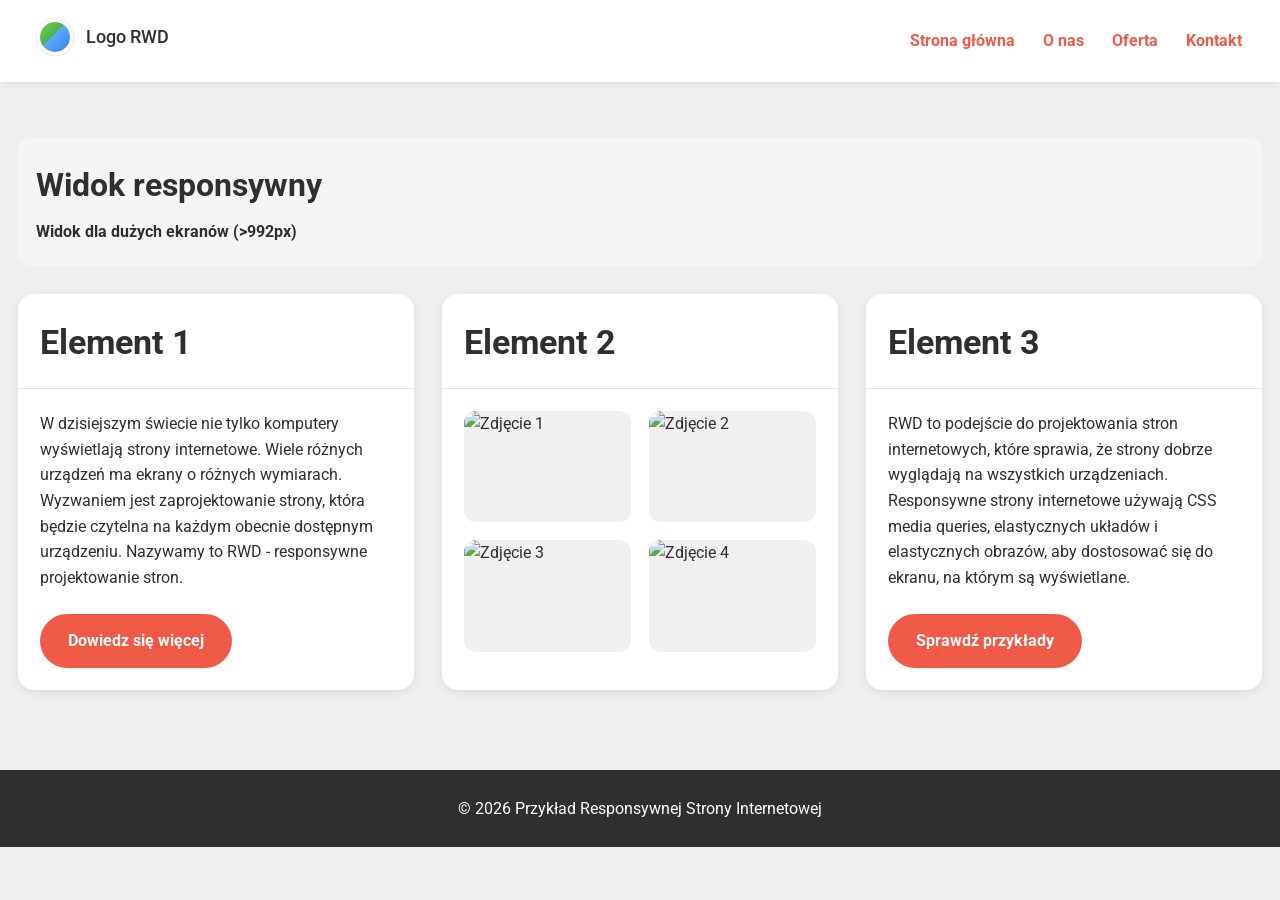
==== 2/index.html @ cc01bc90 "cos" ====
<!DOCTYPE html>
<html lang="pl">
<head>
    <meta charset="UTF-8">
    <meta name="viewport" content="width=device-width, initial-scale=1.0">
    <title>Przykład Responsywnej Strony Internetowej</title>
    <link rel="preconnect" href="https://fonts.googleapis.com">
    <link rel="preconnect" href="https://fonts.gstatic.com" crossorigin>
    <link href="https://fonts.googleapis.com/css2?family=Roboto:wght@400;500;700&display=swap" rel="stylesheet">
    <link rel="stylesheet" href="style.css">
</head>
<body>
    <header class="site-header">
        <div class="logo-wrap">
            <a href="#" class="logo-link" aria-label="Strona główna">
                <span class="logo-mark" aria-hidden="true"></span>
                <span class="logo-text">Logo RWD</span>
            </a>
        </div>

        <input type="checkbox" id="menu-toggle" class="menu-toggle" aria-label="Przełącz menu">
        <label for="menu-toggle" class="hamburger" aria-hidden="true">☰</label>

        <nav class="site-nav" aria-label="Menu główne">
            <ul>
                <li><a href="#home">Strona główna</a></li>
                <li><a href="#about">O nas</a></li>
                <li><a href="#offer">Oferta</a></li>
                <li><a href="#contact">Kontakt</a></li>
            </ul>
        </nav>
    </header>

    <main class="page-content" id="home">
        <section class="intro-banner" aria-label="Opis widoku responsywnego">
            <h1>Widok responsywny</h1>
            <p class="screen-label label-desktop">Widok dla dużych ekranów (&gt;992px)</p>
            <p class="screen-label label-medium">Widok dla średnich ekranów (768-992px)</p>
            <p class="screen-label label-tablet">Widok dla tabletów (576-768px)</p>
            <p class="screen-label label-phone">Widok dla telefonów (&lt;576px)</p>
        </section>

        <section class="cards-section" aria-label="Główna treść strony">
            <article class="card" id="about">
                <h2>Element 1</h2>
                <div class="card-body">
                    <p>
                        W dzisiejszym świecie nie tylko komputery wyświetlają strony internetowe.
                        Wiele różnych urządzeń ma ekrany o różnych wymiarach. Wyzwaniem jest
                        zaprojektowanie strony, która będzie czytelna na każdym obecnie dostępnym
                        urządzeniu. Nazywamy to RWD - responsywne projektowanie stron.
                    </p>
                    <a href="#offer" class="cta-button">Dowiedz się więcej</a>
                </div>
            </article>

            <article class="card" id="offer">
                <h2>Element 2</h2>
                <div class="card-body">
                    <div class="gallery" aria-label="Galeria czterech zdjęć">
                        <figure class="gallery-item">
                            <img src="https://picsum.photos/seed/rwd1/300/200" alt="Zdjęcie 1">
                        </figure>
                        <figure class="gallery-item">
                            <img src="https://picsum.photos/seed/rwd2/300/200" alt="Zdjęcie 2">
                        </figure>
                        <figure class="gallery-item">
                            <img src="https://picsum.photos/seed/rwd3/300/200" alt="Zdjęcie 3">
                        </figure>
                        <figure class="gallery-item">
                            <img src="https://picsum.photos/seed/rwd4/300/200" alt="Zdjęcie 4">
                        </figure>
                    </div>
                </div>
            </article>

            <article class="card" id="contact">
                <h2>Element 3</h2>
                <div class="card-body">
                    <p>
                        RWD to podejście do projektowania stron internetowych, które sprawia,
                        że strony dobrze wyglądają na wszystkich urządzeniach. Responsywne strony
                        internetowe używają CSS media queries, elastycznych układów i elastycznych
                        obrazów, aby dostosować się do ekranu, na którym są wyświetlane.
                    </p>
                    <a href="#home" class="cta-button">Sprawdź przykłady</a>
                </div>
            </article>
        </section>
    </main>

    <footer class="site-footer">
        <p>© 2026 Przykład Responsywnej Strony Internetowej</p>
    </footer>
</body>
</html>
---- 2/style.css ----
:root {
    --bg: #efefef;
    --surface: #f5f5f5;
    --card: #ffffff;
    --header: #ffffff;
    --accent: #ef5a47;
    --accent-dark: #d94a38;
    --text: #2f2f2f;
    --muted: #6a6a6a;
    --shadow: 0 3px 10px rgba(0, 0, 0, 0.08);
    --shadow-hover: 0 10px 24px rgba(0, 0, 0, 0.14);
    --radius: 16px;
}

* {
    box-sizing: border-box;
    margin: 0;
    padding: 0;
}

html {
    scroll-behavior: smooth;
}

body {
    font-family: 'Roboto', Arial, sans-serif;
    background: var(--bg);
    color: var(--text);
    line-height: 1.6;
}

img {
    display: block;
    max-width: 100%;
}

.site-header {
    position: sticky;
    top: 0;
    z-index: 1000;
    display: flex;
    align-items: center;
    justify-content: space-between;
    gap: 24px;
    padding: 18px 36px;
    background: var(--header);
    box-shadow: 0 2px 8px rgba(0, 0, 0, 0.08);
}

.logo-wrap {
    flex: 1;
}

.logo-link {
    display: inline-flex;
    align-items: center;
    gap: 12px;
    text-decoration: none;
    color: var(--text);
    font-size: 1.15rem;
    font-weight: 500;
}

.logo-mark {
    width: 38px;
    height: 38px;
    border-radius: 50%;
    background: linear-gradient(135deg, #8ad36a, #4bb543 45%, #5aa9ff 46%, #2f7bd9 100%);
    box-shadow: inset 0 0 0 4px #fff;
}

.site-nav ul {
    display: flex;
    align-items: center;
    gap: 24px;
    list-style: none;
}

.site-nav a {
    color: var(--accent);
    text-decoration: none;
    font-size: 1rem;
    font-weight: 700;
    padding: 6px 2px;
    transition: color 0.25s ease, text-decoration-color 0.25s ease;
    text-decoration-thickness: 2px;
    text-underline-offset: 6px;
    text-decoration-color: transparent;
}

.site-nav a:hover,
.site-nav a:focus-visible {
    color: var(--accent-dark);
    text-decoration-line: underline;
    text-decoration-color: currentColor;
}

.menu-toggle,
.hamburger {
    display: none;
}

.page-content {
    max-width: 1600px;
    margin: 0 auto;
    padding: 56px 18px 40px;
}

.intro-banner {
    background: var(--surface);
    border-radius: 14px;
    padding: 22px 18px;
    margin-bottom: 28px;
}

.intro-banner h1 {
    font-size: 2rem;
    margin-bottom: 8px;
}

.screen-label {
    font-size: 1rem;
    font-weight: 700;
}

.label-medium,
.label-tablet,
.label-phone {
    display: none;
}

.cards-section {
    display: grid;
    grid-template-columns: repeat(3, minmax(0, 1fr));
    gap: 28px;
}

.card {
    background: var(--card);
    border-radius: var(--radius);
    box-shadow: var(--shadow);
    overflow: hidden;
    transition: transform 0.3s ease, box-shadow 0.3s ease;
}

.card:hover {
    transform: translateY(-8px);
    box-shadow: var(--shadow-hover);
}

.card h2 {
    font-size: 2.1rem;
    padding: 22px 22px 18px;
    border-bottom: 1px solid #e4e4e4;
}

.card-body {
    padding: 22px;
}

.card p {
    font-size: 1rem;
    margin-bottom: 24px;
}

.cta-button {
    display: inline-block;
    background: var(--accent);
    color: #fff;
    text-decoration: none;
    font-weight: 700;
    border-radius: 999px;
    padding: 14px 28px;
    transition: background-color 0.25s ease, transform 0.25s ease;
}

.cta-button:hover,
.cta-button:focus-visible {
    background: var(--accent-dark);
    transform: translateY(-1px);
}

.gallery {
    display: grid;
    grid-template-columns: repeat(2, 1fr);
    gap: 18px;
}

.gallery-item {
    overflow: hidden;
    border-radius: 12px;
    background: #f0f0f0;
}

.gallery-item img {
    width: 100%;
    aspect-ratio: 3 / 2;
    object-fit: cover;
    transition: transform 0.3s ease;
}

.gallery-item:hover img {
    transform: scale(1.06);
}

.site-footer {
    background: #2f2f32;
    color: #fff;
    text-align: center;
    padding: 26px 16px;
    margin-top: 40px;
    font-size: 0.98rem;
}

@media (max-width: 992px) {
    .page-content {
        padding-top: 48px;
    }

    .intro-banner h1 {
        font-size: 1.8rem;
    }

    .label-desktop {
        display: none;
    }

    .label-medium {
        display: block;
    }

    .site-nav a,
    .screen-label,
    .card p,
    .site-footer {
        font-size: 0.95rem;
    }

    .card h2 {
        font-size: 1.85rem;
    }
}

@media (max-width: 768px) {
    .site-header {
        padding: 16px 20px;
        flex-wrap: wrap;
    }

    .logo-wrap {
        flex: unset;
    }

    .hamburger {
        display: block;
        margin-left: auto;
        font-size: 2rem;
        color: var(--accent);
        cursor: pointer;
        line-height: 1;
        user-select: none;
    }

    .site-nav {
        display: none;
        width: 100%;
        order: 3;
    }

    .site-nav ul {
        flex-direction: column;
        align-items: flex-start;
        gap: 10px;
        padding-top: 10px;
    }

    .menu-toggle:checked + .hamburger + .site-nav {
        display: block;
    }

    .cards-section {
        grid-template-columns: 1fr;
    }

    .label-desktop,
    .label-medium {
        display: none;
    }

    .label-tablet {
        display: block;
    }
}

@media (max-width: 576px) {
    body {
        font-size: 15px;
    }

    .site-header {
        padding: 14px 16px;
    }

    .logo-link {
        font-size: 0.95rem;
        gap: 8px;
    }

    .logo-mark {
        width: 28px;
        height: 28px;
    }

    .hamburger {
        font-size: 1.85rem;
    }

    .page-content {
        padding: 42px 12px 28px;
    }

    .intro-banner {
        padding: 18px 14px;
    }

    .intro-banner h1 {
        font-size: 1.55rem;
    }

    .label-tablet {
        display: none;
    }

    .label-phone {
        display: block;
    }

    .card h2 {
        font-size: 1.55rem;
        padding: 18px 18px 14px;
    }

    .card-body {
        padding: 18px;
    }

    .card p,
    .screen-label,
    .site-nav a,
    .site-footer {
        font-size: 0.92rem;
    }

    .gallery {
        grid-template-columns: 1fr;
    }

    .cta-button {
        padding: 12px 22px;
        font-size: 0.95rem;
    }
}
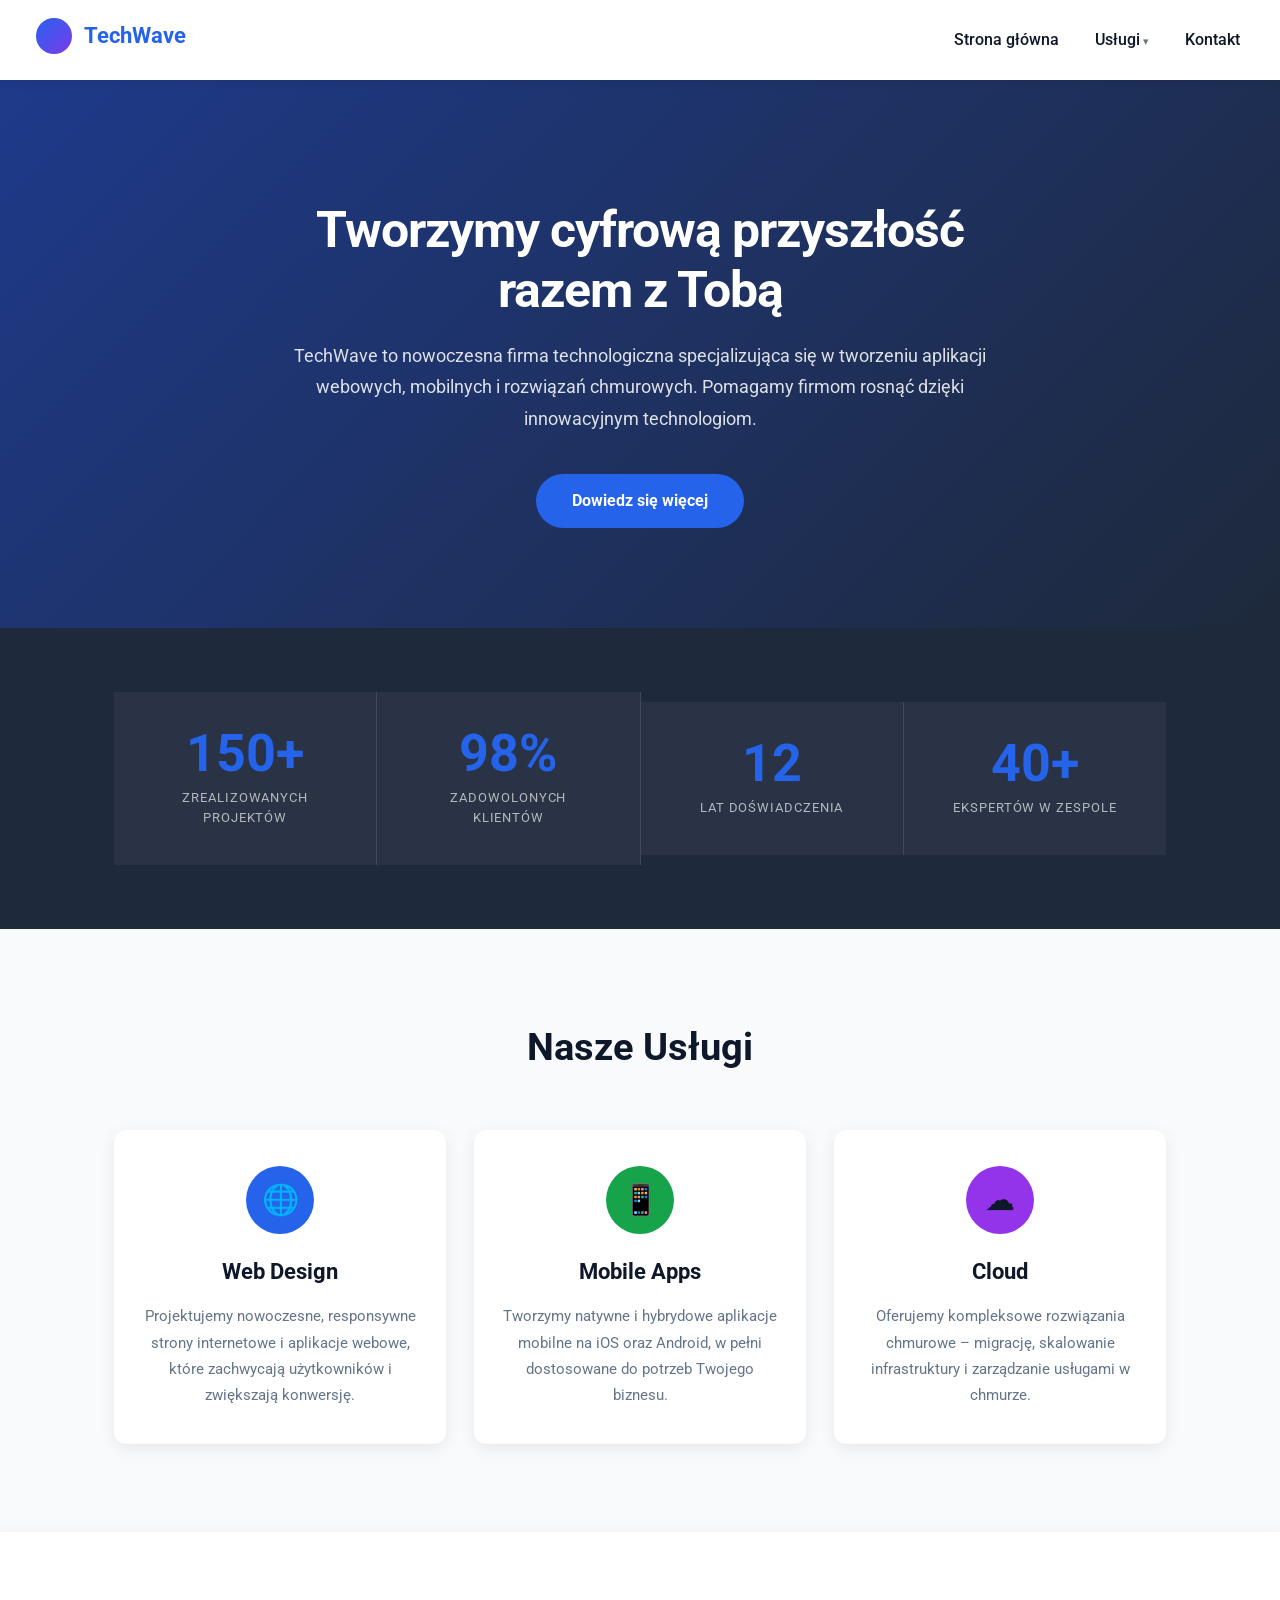
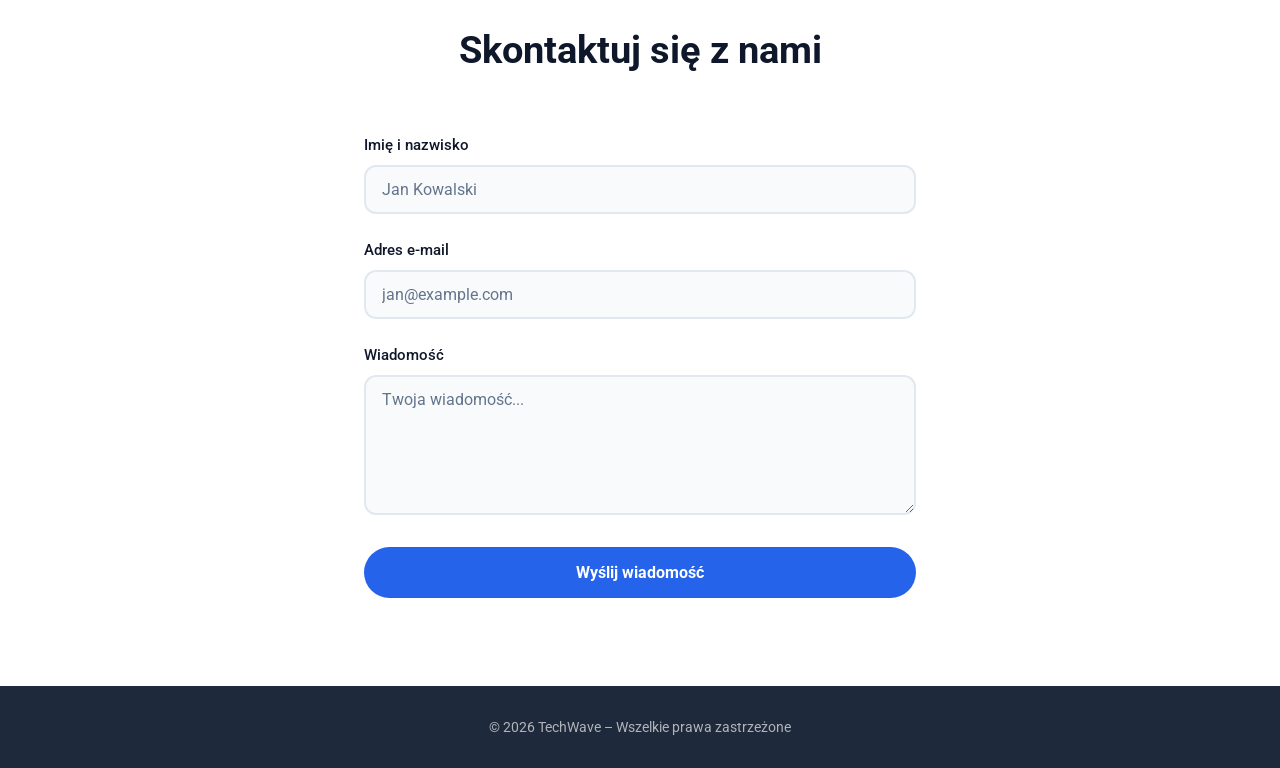
==== commit d7e9b268: "Add TechWave homepage with full SCSS implementation Rebuilds the page as a TechWave company homepage" ====
--- a/2/index.html
+++ b/2/index.html
@@ -3,18 +3,19 @@
 <head>
     <meta charset="UTF-8">
     <meta name="viewport" content="width=device-width, initial-scale=1.0">
-    <title>Przykład Responsywnej Strony Internetowej</title>
+    <title>TechWave – Nowoczesne Technologie</title>
     <link rel="preconnect" href="https://fonts.googleapis.com">
     <link rel="preconnect" href="https://fonts.gstatic.com" crossorigin>
     <link href="https://fonts.googleapis.com/css2?family=Roboto:wght@400;500;700&display=swap" rel="stylesheet">
     <link rel="stylesheet" href="style.css">
 </head>
 <body>
+
     <header class="site-header">
         <div class="logo-wrap">
-            <a href="#" class="logo-link" aria-label="Strona główna">
+            <a href="#home" class="logo-link" aria-label="TechWave – strona główna">
                 <span class="logo-mark" aria-hidden="true"></span>
-                <span class="logo-text">Logo RWD</span>
+                <span class="logo-text">TechWave</span>
             </a>
         </div>
 
@@ -24,73 +25,95 @@
         <nav class="site-nav" aria-label="Menu główne">
             <ul>
                 <li><a href="#home">Strona główna</a></li>
-                <li><a href="#about">O nas</a></li>
-                <li><a href="#offer">Oferta</a></li>
+                <li class="has-submenu">
+                    <a href="#services">Usługi</a>
+                    <ul class="submenu">
+                        <li><a href="#services">Web Design</a></li>
+                        <li><a href="#services">Mobile Apps</a></li>
+                        <li><a href="#services">Cloud</a></li>
+                    </ul>
+                </li>
                 <li><a href="#contact">Kontakt</a></li>
             </ul>
         </nav>
     </header>
 
-    <main class="page-content" id="home">
-        <section class="intro-banner" aria-label="Opis widoku responsywnego">
-            <h1>Widok responsywny</h1>
-            <p class="screen-label label-desktop">Widok dla dużych ekranów (&gt;992px)</p>
-            <p class="screen-label label-medium">Widok dla średnich ekranów (768-992px)</p>
-            <p class="screen-label label-tablet">Widok dla tabletów (576-768px)</p>
-            <p class="screen-label label-phone">Widok dla telefonów (&lt;576px)</p>
+    <main>
+
+        <section class="hero" id="home" aria-label="Sekcja powitalna">
+            <div class="hero__content">
+                <h1>Tworzymy cyfrową przyszłość razem z Tobą</h1>
+                <p>TechWave to nowoczesna firma technologiczna specjalizująca się w tworzeniu aplikacji webowych, mobilnych i rozwiązań chmurowych. Pomagamy firmom rosnąć dzięki innowacyjnym technologiom.</p>
+                <a href="#services" class="btn">Dowiedz się więcej</a>
+            </div>
         </section>
 
-        <section class="cards-section" aria-label="Główna treść strony">
-            <article class="card" id="about">
-                <h2>Element 1</h2>
-                <div class="card-body">
-                    <p>
-                        W dzisiejszym świecie nie tylko komputery wyświetlają strony internetowe.
-                        Wiele różnych urządzeń ma ekrany o różnych wymiarach. Wyzwaniem jest
-                        zaprojektowanie strony, która będzie czytelna na każdym obecnie dostępnym
-                        urządzeniu. Nazywamy to RWD - responsywne projektowanie stron.
-                    </p>
-                    <a href="#offer" class="cta-button">Dowiedz się więcej</a>
+        <section class="stats" aria-label="Statystyki firmy">
+            <div class="stats__container">
+                <div class="stat-box">
+                    <span class="stat-box__value">150+</span>
+                    <span class="stat-box__label">Zrealizowanych projektów</span>
                 </div>
-            </article>
+                <div class="stat-box">
+                    <span class="stat-box__value">98%</span>
+                    <span class="stat-box__label">Zadowolonych klientów</span>
+                </div>
+                <div class="stat-box">
+                    <span class="stat-box__value">12</span>
+                    <span class="stat-box__label">Lat doświadczenia</span>
+                </div>
+                <div class="stat-box">
+                    <span class="stat-box__value">40+</span>
+                    <span class="stat-box__label">Ekspertów w zespole</span>
+                </div>
+            </div>
+        </section>
 
-            <article class="card" id="offer">
-                <h2>Element 2</h2>
-                <div class="card-body">
-                    <div class="gallery" aria-label="Galeria czterech zdjęć">
-                        <figure class="gallery-item">
-                            <img src="https://picsum.photos/seed/rwd1/300/200" alt="Zdjęcie 1">
-                        </figure>
-                        <figure class="gallery-item">
-                            <img src="https://picsum.photos/seed/rwd2/300/200" alt="Zdjęcie 2">
-                        </figure>
-                        <figure class="gallery-item">
-                            <img src="https://picsum.photos/seed/rwd3/300/200" alt="Zdjęcie 3">
-                        </figure>
-                        <figure class="gallery-item">
-                            <img src="https://picsum.photos/seed/rwd4/300/200" alt="Zdjęcie 4">
-                        </figure>
-                    </div>
+        <section class="services" id="services" aria-label="Nasze usługi">
+            <h2 class="section-title">Nasze Usługi</h2>
+            <div class="services__grid">
+                <article class="card card--web">
+                    <div class="card-icon">&#127760;</div>
+                    <h3>Web Design</h3>
+                    <p>Projektujemy nowoczesne, responsywne strony internetowe i aplikacje webowe, które zachwycają użytkowników i zwiększają konwersję.</p>
+                </article>
+                <article class="card card--mobile">
+                    <div class="card-icon">&#128241;</div>
+                    <h3>Mobile Apps</h3>
+                    <p>Tworzymy natywne i hybrydowe aplikacje mobilne na iOS oraz Android, w pełni dostosowane do potrzeb Twojego biznesu.</p>
+                </article>
+                <article class="card card--cloud">
+                    <div class="card-icon">&#9729;</div>
+                    <h3>Cloud</h3>
+                    <p>Oferujemy kompleksowe rozwiązania chmurowe – migrację, skalowanie infrastruktury i zarządzanie usługami w chmurze.</p>
+                </article>
+            </div>
+        </section>
+
+        <section class="contact" id="contact" aria-label="Formularz kontaktowy">
+            <h2 class="section-title">Skontaktuj się z nami</h2>
+            <form class="contact__form" action="#" method="post" novalidate>
+                <div class="form-group">
+                    <label for="name">Imię i nazwisko</label>
+                    <input type="text" id="name" name="name" placeholder="Jan Kowalski" required>
                 </div>
-            </article>
+                <div class="form-group">
+                    <label for="email">Adres e-mail</label>
+                    <input type="email" id="email" name="email" placeholder="jan@example.com" required>
+                </div>
+                <div class="form-group">
+                    <label for="message">Wiadomość</label>
+                    <textarea id="message" name="message" rows="5" placeholder="Twoja wiadomość..." required></textarea>
+                </div>
+                <button type="submit" class="btn btn--submit">Wyślij wiadomość</button>
+            </form>
+        </section>
 
-            <article class="card" id="contact">
-                <h2>Element 3</h2>
-                <div class="card-body">
-                    <p>
-                        RWD to podejście do projektowania stron internetowych, które sprawia,
-                        że strony dobrze wyglądają na wszystkich urządzeniach. Responsywne strony
-                        internetowe używają CSS media queries, elastycznych układów i elastycznych
-                        obrazów, aby dostosować się do ekranu, na którym są wyświetlane.
-                    </p>
-                    <a href="#home" class="cta-button">Sprawdź przykłady</a>
-                </div>
-            </article>
-        </section>
     </main>
 
     <footer class="site-footer">
-        <p>© 2026 Przykład Responsywnej Strony Internetowej</p>
+        <p>&copy; 2026 TechWave &ndash; Wszelkie prawa zastrzeżone</p>
     </footer>
+
 </body>
 </html>
--- a/2/style.css
+++ b/2/style.css
@@ -1,362 +1,515 @@
-:root {
-    --bg: #efefef;
-    --surface: #f5f5f5;
-    --card: #ffffff;
-    --header: #ffffff;
-    --accent: #ef5a47;
-    --accent-dark: #d94a38;
-    --text: #2f2f2f;
-    --muted: #6a6a6a;
-    --shadow: 0 3px 10px rgba(0, 0, 0, 0.08);
-    --shadow-hover: 0 10px 24px rgba(0, 0, 0, 0.14);
-    --radius: 16px;
-}
-
-* {
-    box-sizing: border-box;
-    margin: 0;
-    padding: 0;
+@charset "UTF-8";
+.card, .stat-box {
+  background: #ffffff;
+  border-radius: 12px;
+  box-shadow: 0 0.25rem 1rem rgba(0, 0, 0, 0.08);
+  overflow: hidden;
+  transition: transform 0.3s ease, box-shadow 0.3s ease;
+}
+.card:hover, .stat-box:hover {
+  transform: translateY(-0.375rem);
+  box-shadow: 0 0.5rem 2rem rgba(0, 0, 0, 0.15);
+}
+
+.contact__form, .services__grid, .stats__container, .hero__content {
+  max-width: 68.75rem;
+  margin-left: auto;
+  margin-right: auto;
+  padding-left: 1.5rem;
+  padding-right: 1.5rem;
+}
+
+@keyframes fadeInUp {
+  from {
+    opacity: 0;
+    transform: translateY(2.5rem);
+  }
+  to {
+    opacity: 1;
+    transform: translateY(0);
+  }
+}
+@keyframes pulseGlow {
+  0%, 100% {
+    box-shadow: 0 0 0 0 rgba(37, 99, 235, 0.5);
+  }
+  50% {
+    box-shadow: 0 0 0 0.625rem rgba(37, 99, 235, 0);
+  }
+}
+.stat-box:nth-child(1) {
+  animation: fadeInUp 0.6s ease 0.15s both;
+}
+
+.stat-box:nth-child(2) {
+  animation: fadeInUp 0.6s ease 0.3s both;
+}
+
+.stat-box:nth-child(3) {
+  animation: fadeInUp 0.6s ease 0.45s both;
+}
+
+.stat-box:nth-child(4) {
+  animation: fadeInUp 0.6s ease 0.6s both;
+}
+
+.card--web .card-icon {
+  background: #2563eb;
+  color: #ffffff;
+}
+.card--web:hover .card-icon {
+  transform: scale(1.15) rotate(6deg);
+}
+
+.card--mobile .card-icon {
+  background: #16a34a;
+  color: #ffffff;
+}
+.card--mobile:hover .card-icon {
+  transform: scale(1.15) rotate(6deg);
+}
+
+.card--cloud .card-icon {
+  background: #9333ea;
+  color: #0f172a;
+}
+.card--cloud:hover .card-icon {
+  transform: scale(1.15) rotate(6deg);
+}
+
+*,
+*::before,
+*::after {
+  box-sizing: border-box;
+  margin: 0;
+  padding: 0;
 }
 
 html {
-    scroll-behavior: smooth;
+  scroll-behavior: smooth;
 }
 
 body {
-    font-family: 'Roboto', Arial, sans-serif;
-    background: var(--bg);
-    color: var(--text);
-    line-height: 1.6;
+  font-family: "Roboto", Arial, sans-serif;
+  background: #f8fafc;
+  color: #0f172a;
+  line-height: 1.6;
 }
 
 img {
-    display: block;
-    max-width: 100%;
+  display: block;
+  max-width: 100%;
 }
 
 .site-header {
-    position: sticky;
-    top: 0;
-    z-index: 1000;
-    display: flex;
-    align-items: center;
-    justify-content: space-between;
-    gap: 24px;
-    padding: 18px 36px;
-    background: var(--header);
-    box-shadow: 0 2px 8px rgba(0, 0, 0, 0.08);
-}
-
-.logo-wrap {
-    flex: 1;
-}
-
-.logo-link {
-    display: inline-flex;
-    align-items: center;
-    gap: 12px;
-    text-decoration: none;
-    color: var(--text);
-    font-size: 1.15rem;
-    font-weight: 500;
-}
-
-.logo-mark {
-    width: 38px;
-    height: 38px;
-    border-radius: 50%;
-    background: linear-gradient(135deg, #8ad36a, #4bb543 45%, #5aa9ff 46%, #2f7bd9 100%);
-    box-shadow: inset 0 0 0 4px #fff;
+  position: sticky;
+  top: 0;
+  z-index: 1000;
+  display: flex;
+  flex-direction: row;
+  gap: 1.5rem;
+  align-items: center;
+  justify-content: space-between;
+  padding: 1.125rem 2.25rem;
+  background: #ffffff;
+  box-shadow: 0 0.125rem 0.5rem rgba(0, 0, 0, 0.08);
+}
+.site-header .logo-wrap {
+  flex: 1;
+}
+.site-header .logo-link {
+  display: inline-flex;
+  align-items: center;
+  gap: 0.75rem;
+  text-decoration: none;
+  color: #0f172a;
+}
+.site-header .logo-link:hover .logo-text {
+  color: rgb(18.5714285714, 76.1428571429, 202.4285714286);
+}
+.site-header .logo-mark {
+  width: 2.25rem;
+  height: 2.25rem;
+  border-radius: 50%;
+  background: linear-gradient(135deg, #2563eb, #7c3aed);
+  flex-shrink: 0;
+}
+.site-header .logo-text {
+  font-size: 1.375rem;
+  font-weight: 700;
+  color: #2563eb;
+  transition: color 0.3s ease;
 }
 
 .site-nav ul {
-    display: flex;
-    align-items: center;
-    gap: 24px;
-    list-style: none;
-}
-
+  display: flex;
+  align-items: center;
+  gap: 1.75rem;
+  list-style: none;
+}
 .site-nav a {
-    color: var(--accent);
-    text-decoration: none;
-    font-size: 1rem;
-    font-weight: 700;
-    padding: 6px 2px;
-    transition: color 0.25s ease, text-decoration-color 0.25s ease;
-    text-decoration-thickness: 2px;
-    text-underline-offset: 6px;
-    text-decoration-color: transparent;
-}
-
-.site-nav a:hover,
-.site-nav a:focus-visible {
-    color: var(--accent-dark);
-    text-decoration-line: underline;
-    text-decoration-color: currentColor;
+  color: #0f172a;
+  text-decoration: none;
+  font-size: 1rem;
+  font-weight: 500;
+  padding: 0.375rem 0.25rem;
+  transition: color 0.3s ease;
+}
+.site-nav a:hover, .site-nav a:focus-visible {
+  color: #2563eb;
+}
+.site-nav .has-submenu {
+  position: relative;
+}
+.site-nav .has-submenu > a::after {
+  content: " ▾";
+  font-size: 0.6875rem;
+  opacity: 0.6;
+}
+.site-nav .has-submenu:hover .submenu {
+  opacity: 1;
+  pointer-events: auto;
+  transform: translateY(0);
+}
+.site-nav .submenu {
+  position: absolute;
+  top: calc(100% + 0.5rem);
+  left: 0;
+  background: #ffffff;
+  border-radius: 12px;
+  box-shadow: 0 0.25rem 1rem rgba(0, 0, 0, 0.08);
+  padding: 0.5rem 0;
+  min-width: 10rem;
+  z-index: 100;
+  list-style: none;
+  opacity: 0;
+  pointer-events: none;
+  transform: translateY(-0.5rem);
+  transition: opacity 0.3s ease, transform 0.3s ease;
+}
+.site-nav .submenu li {
+  display: block;
+}
+.site-nav .submenu a {
+  display: block;
+  padding: 0.625rem 1.125rem;
+  font-size: 0.875rem;
+  color: #0f172a;
+}
+.site-nav .submenu a:hover {
+  background: #f8fafc;
+  color: #2563eb;
+  padding-left: 1.375rem;
 }
 
 .menu-toggle,
 .hamburger {
+  display: none;
+}
+
+.btn {
+  display: inline-block;
+  padding: 0.875rem 2.25rem;
+  background: #2563eb;
+  color: #ffffff;
+  font-family: "Roboto", Arial, sans-serif;
+  font-weight: 700;
+  font-size: 1rem;
+  border-radius: 62.4375rem;
+  text-decoration: none;
+  border: none;
+  cursor: pointer;
+  animation: pulseGlow 2.5s infinite;
+  transition: background 0.3s ease, transform 0.3s ease;
+}
+.btn:hover, .btn:focus-visible {
+  background: rgb(18.5714285714, 76.1428571429, 202.4285714286);
+  transform: translateY(-0.1875rem);
+  animation: none;
+  outline: none;
+}
+.btn--submit {
+  width: 100%;
+  padding: 1rem 2rem;
+  font-size: 1rem;
+  text-align: center;
+}
+
+.hero {
+  background: linear-gradient(135deg, #1e3a8a 0%, #1e293b 100%);
+  color: #ffffff;
+  padding: 7.5rem 1.5rem 6.25rem;
+  text-align: center;
+}
+.hero__content {
+  max-width: 46.25rem;
+  animation: fadeInUp 0.9s ease both;
+}
+.hero h1 {
+  font-size: 3.125rem;
+  font-weight: 700;
+  line-height: 1.2;
+  margin-bottom: 1.25rem;
+  letter-spacing: -0.02em;
+}
+.hero p {
+  font-size: 1.125rem;
+  color: rgba(255, 255, 255, 0.85);
+  margin-bottom: 2.5rem;
+  line-height: 1.75;
+}
+
+.stats {
+  background: #1e293b;
+  padding: 4rem 1.5rem;
+}
+.stats__container {
+  display: flex;
+  flex-direction: row;
+  gap: 0rem;
+  align-items: center;
+  justify-content: center;
+  flex-wrap: wrap;
+}
+
+.stat-box {
+  display: flex;
+  flex-direction: column;
+  gap: 0.5rem;
+  align-items: stretch;
+  justify-content: center;
+  text-align: center;
+  padding: 2.25rem 3rem;
+  background: rgba(255, 255, 255, 0.05);
+  color: #ffffff;
+  flex: 1;
+  min-width: 11.25rem;
+  border-radius: 0;
+  box-shadow: none;
+  border-right: 1px solid rgba(255, 255, 255, 0.1);
+}
+.stat-box:last-child {
+  border-right: none;
+}
+.stat-box:hover {
+  background: rgba(255, 255, 255, 0.09);
+  transform: none;
+  box-shadow: none;
+}
+.stat-box__value {
+  font-size: 3.25rem;
+  font-weight: 700;
+  color: #2563eb;
+  line-height: 1;
+}
+.stat-box__label {
+  font-size: 0.8125rem;
+  color: rgba(255, 255, 255, 0.65);
+  text-transform: uppercase;
+  letter-spacing: 0.07em;
+}
+
+.services {
+  padding: 5.5rem 1.5rem;
+}
+.services > .section-title {
+  text-align: center;
+  font-size: 2.375rem;
+  font-weight: 700;
+  margin-bottom: 3.25rem;
+  color: #0f172a;
+}
+.services__grid {
+  display: grid;
+  grid-template-columns: repeat(3, 1fr);
+  gap: 1.75rem;
+  padding-top: 0;
+  padding-bottom: 0;
+}
+
+.card {
+  padding: 2.25rem 1.75rem;
+  text-align: center;
+}
+.card .card-icon {
+  width: 4.25rem;
+  height: 4.25rem;
+  border-radius: 50%;
+  display: flex;
+  flex-direction: row;
+  gap: 0;
+  align-items: center;
+  justify-content: center;
+  font-size: 1.875rem;
+  margin: 0 auto 1.25rem;
+  transition: transform 0.3s ease;
+}
+.card h3 {
+  font-size: 1.375rem;
+  font-weight: 700;
+  margin-bottom: 0.875rem;
+  color: #0f172a;
+}
+.card p {
+  font-size: 0.9375rem;
+  color: #64748b;
+  line-height: 1.75;
+}
+
+.contact {
+  background: #ffffff;
+  padding: 5.5rem 1.5rem;
+  box-shadow: 0 0.25rem 1rem rgba(0, 0, 0, 0.08);
+}
+.contact > .section-title {
+  text-align: center;
+  font-size: 2.375rem;
+  font-weight: 700;
+  margin-bottom: 3.25rem;
+  color: #0f172a;
+}
+.contact__form {
+  max-width: 37.5rem;
+}
+
+.form-group {
+  margin-bottom: 1.5rem;
+}
+.form-group label {
+  display: block;
+  font-weight: 500;
+  font-size: 0.9375rem;
+  margin-bottom: 0.5rem;
+  color: #0f172a;
+}
+.form-group input,
+.form-group textarea {
+  width: 100%;
+  padding: 0.8125rem 1rem;
+  border: 2px solid #e2e8f0;
+  border-radius: 12px;
+  font-family: "Roboto", Arial, sans-serif;
+  font-size: 1rem;
+  color: #0f172a;
+  background: #f8fafc;
+  transition: border-color 0.3s ease, box-shadow 0.3s ease;
+}
+.form-group input:focus,
+.form-group textarea:focus {
+  outline: none;
+  border-color: #2563eb;
+  box-shadow: 0 0 0 0.25rem rgba(37, 99, 235, 0.12);
+  background: #ffffff;
+}
+.form-group input::placeholder,
+.form-group textarea::placeholder {
+  color: #64748b;
+}
+.form-group textarea {
+  resize: vertical;
+  min-height: 8.75rem;
+}
+
+.site-footer {
+  background: #1e293b;
+  color: rgba(255, 255, 255, 0.65);
+  text-align: center;
+  padding: 1.875rem 1rem;
+  font-size: 0.875rem;
+}
+
+@media (max-width: 768px) {
+  .site-header {
+    padding: 1rem 1.25rem;
+    flex-wrap: wrap;
+  }
+  .site-header .logo-wrap {
+    flex: unset;
+  }
+  .hamburger {
+    display: block;
+    margin-left: auto;
+    font-size: 2rem;
+    color: #2563eb;
+    cursor: pointer;
+    line-height: 1;
+    user-select: none;
+  }
+  .site-nav {
     display: none;
-}
-
-.page-content {
-    max-width: 1600px;
-    margin: 0 auto;
-    padding: 56px 18px 40px;
-}
-
-.intro-banner {
-    background: var(--surface);
-    border-radius: 14px;
-    padding: 22px 18px;
-    margin-bottom: 28px;
-}
-
-.intro-banner h1 {
+    width: 100%;
+    order: 3;
+  }
+  .site-nav ul {
+    display: flex;
+    flex-direction: column;
+    gap: 0.25rem;
+    align-items: stretch;
+    align-items: flex-start;
+    padding-top: 0.75rem;
+    padding-bottom: 0.5rem;
+  }
+  .site-nav .submenu {
+    position: static;
+    opacity: 1;
+    pointer-events: auto;
+    transform: none;
+    box-shadow: none;
+    background: #f8fafc;
+    border-radius: 12px;
+    margin-top: 0.25rem;
+    padding: 0.25rem 0;
+  }
+  .menu-toggle:checked + .hamburger + .site-nav {
+    display: block;
+  }
+  .hero {
+    padding: 4.5rem 1.25rem 3.5rem;
+  }
+  .hero h1 {
     font-size: 2rem;
-    margin-bottom: 8px;
-}
-
-.screen-label {
+  }
+  .hero p {
     font-size: 1rem;
-    font-weight: 700;
-}
-
-.label-medium,
-.label-tablet,
-.label-phone {
-    display: none;
-}
-
-.cards-section {
-    display: grid;
-    grid-template-columns: repeat(3, minmax(0, 1fr));
-    gap: 28px;
-}
-
-.card {
-    background: var(--card);
-    border-radius: var(--radius);
-    box-shadow: var(--shadow);
-    overflow: hidden;
-    transition: transform 0.3s ease, box-shadow 0.3s ease;
-}
-
-.card:hover {
-    transform: translateY(-8px);
-    box-shadow: var(--shadow-hover);
-}
-
-.card h2 {
-    font-size: 2.1rem;
-    padding: 22px 22px 18px;
-    border-bottom: 1px solid #e4e4e4;
-}
-
-.card-body {
-    padding: 22px;
-}
-
-.card p {
-    font-size: 1rem;
-    margin-bottom: 24px;
-}
-
-.cta-button {
-    display: inline-block;
-    background: var(--accent);
-    color: #fff;
-    text-decoration: none;
-    font-weight: 700;
-    border-radius: 999px;
-    padding: 14px 28px;
-    transition: background-color 0.25s ease, transform 0.25s ease;
-}
-
-.cta-button:hover,
-.cta-button:focus-visible {
-    background: var(--accent-dark);
-    transform: translateY(-1px);
-}
-
-.gallery {
-    display: grid;
-    grid-template-columns: repeat(2, 1fr);
-    gap: 18px;
-}
-
-.gallery-item {
-    overflow: hidden;
-    border-radius: 12px;
-    background: #f0f0f0;
-}
-
-.gallery-item img {
-    width: 100%;
-    aspect-ratio: 3 / 2;
-    object-fit: cover;
-    transition: transform 0.3s ease;
-}
-
-.gallery-item:hover img {
-    transform: scale(1.06);
-}
-
-.site-footer {
-    background: #2f2f32;
-    color: #fff;
-    text-align: center;
-    padding: 26px 16px;
-    margin-top: 40px;
-    font-size: 0.98rem;
-}
-
-@media (max-width: 992px) {
-    .page-content {
-        padding-top: 48px;
-    }
-
-    .intro-banner h1 {
-        font-size: 1.8rem;
-    }
-
-    .label-desktop {
-        display: none;
-    }
-
-    .label-medium {
-        display: block;
-    }
-
-    .site-nav a,
-    .screen-label,
-    .card p,
-    .site-footer {
-        font-size: 0.95rem;
-    }
-
-    .card h2 {
-        font-size: 1.85rem;
-    }
-}
-
-@media (max-width: 768px) {
-    .site-header {
-        padding: 16px 20px;
-        flex-wrap: wrap;
-    }
-
-    .logo-wrap {
-        flex: unset;
-    }
-
-    .hamburger {
-        display: block;
-        margin-left: auto;
-        font-size: 2rem;
-        color: var(--accent);
-        cursor: pointer;
-        line-height: 1;
-        user-select: none;
-    }
-
-    .site-nav {
-        display: none;
-        width: 100%;
-        order: 3;
-    }
-
-    .site-nav ul {
-        flex-direction: column;
-        align-items: flex-start;
-        gap: 10px;
-        padding-top: 10px;
-    }
-
-    .menu-toggle:checked + .hamburger + .site-nav {
-        display: block;
-    }
-
-    .cards-section {
-        grid-template-columns: 1fr;
-    }
-
-    .label-desktop,
-    .label-medium {
-        display: none;
-    }
-
-    .label-tablet {
-        display: block;
-    }
-}
-
-@media (max-width: 576px) {
-    body {
-        font-size: 15px;
-    }
-
-    .site-header {
-        padding: 14px 16px;
-    }
-
-    .logo-link {
-        font-size: 0.95rem;
-        gap: 8px;
-    }
-
-    .logo-mark {
-        width: 28px;
-        height: 28px;
-    }
-
-    .hamburger {
-        font-size: 1.85rem;
-    }
-
-    .page-content {
-        padding: 42px 12px 28px;
-    }
-
-    .intro-banner {
-        padding: 18px 14px;
-    }
-
-    .intro-banner h1 {
-        font-size: 1.55rem;
-    }
-
-    .label-tablet {
-        display: none;
-    }
-
-    .label-phone {
-        display: block;
-    }
-
-    .card h2 {
-        font-size: 1.55rem;
-        padding: 18px 18px 14px;
-    }
-
-    .card-body {
-        padding: 18px;
-    }
-
-    .card p,
-    .screen-label,
-    .site-nav a,
-    .site-footer {
-        font-size: 0.92rem;
-    }
-
-    .gallery {
-        grid-template-columns: 1fr;
-    }
-
-    .cta-button {
-        padding: 12px 22px;
-        font-size: 0.95rem;
-    }
-}
+  }
+  .stats {
+    padding: 2.5rem 1rem;
+  }
+  .stats__container {
+    flex-direction: column;
+  }
+  .stat-box {
+    border-right: none;
+    border-bottom: 1px solid rgba(255, 255, 255, 0.1);
+    padding: 1.5rem 1.25rem;
+  }
+  .stat-box:last-child {
+    border-bottom: none;
+  }
+  .stat-box__value {
+    font-size: 2.375rem;
+  }
+  .services {
+    padding: 3.5rem 1rem;
+  }
+  .services > .section-title {
+    font-size: 1.75rem;
+  }
+  .services__grid {
+    grid-template-columns: 1fr;
+    padding-left: 0;
+    padding-right: 0;
+  }
+  .contact {
+    padding: 3.5rem 1rem;
+  }
+  .contact > .section-title {
+    font-size: 1.75rem;
+  }
+  .contact__form {
+    padding-left: 0;
+    padding-right: 0;
+  }
+}
+
+/*# sourceMappingURL=style.css.map */
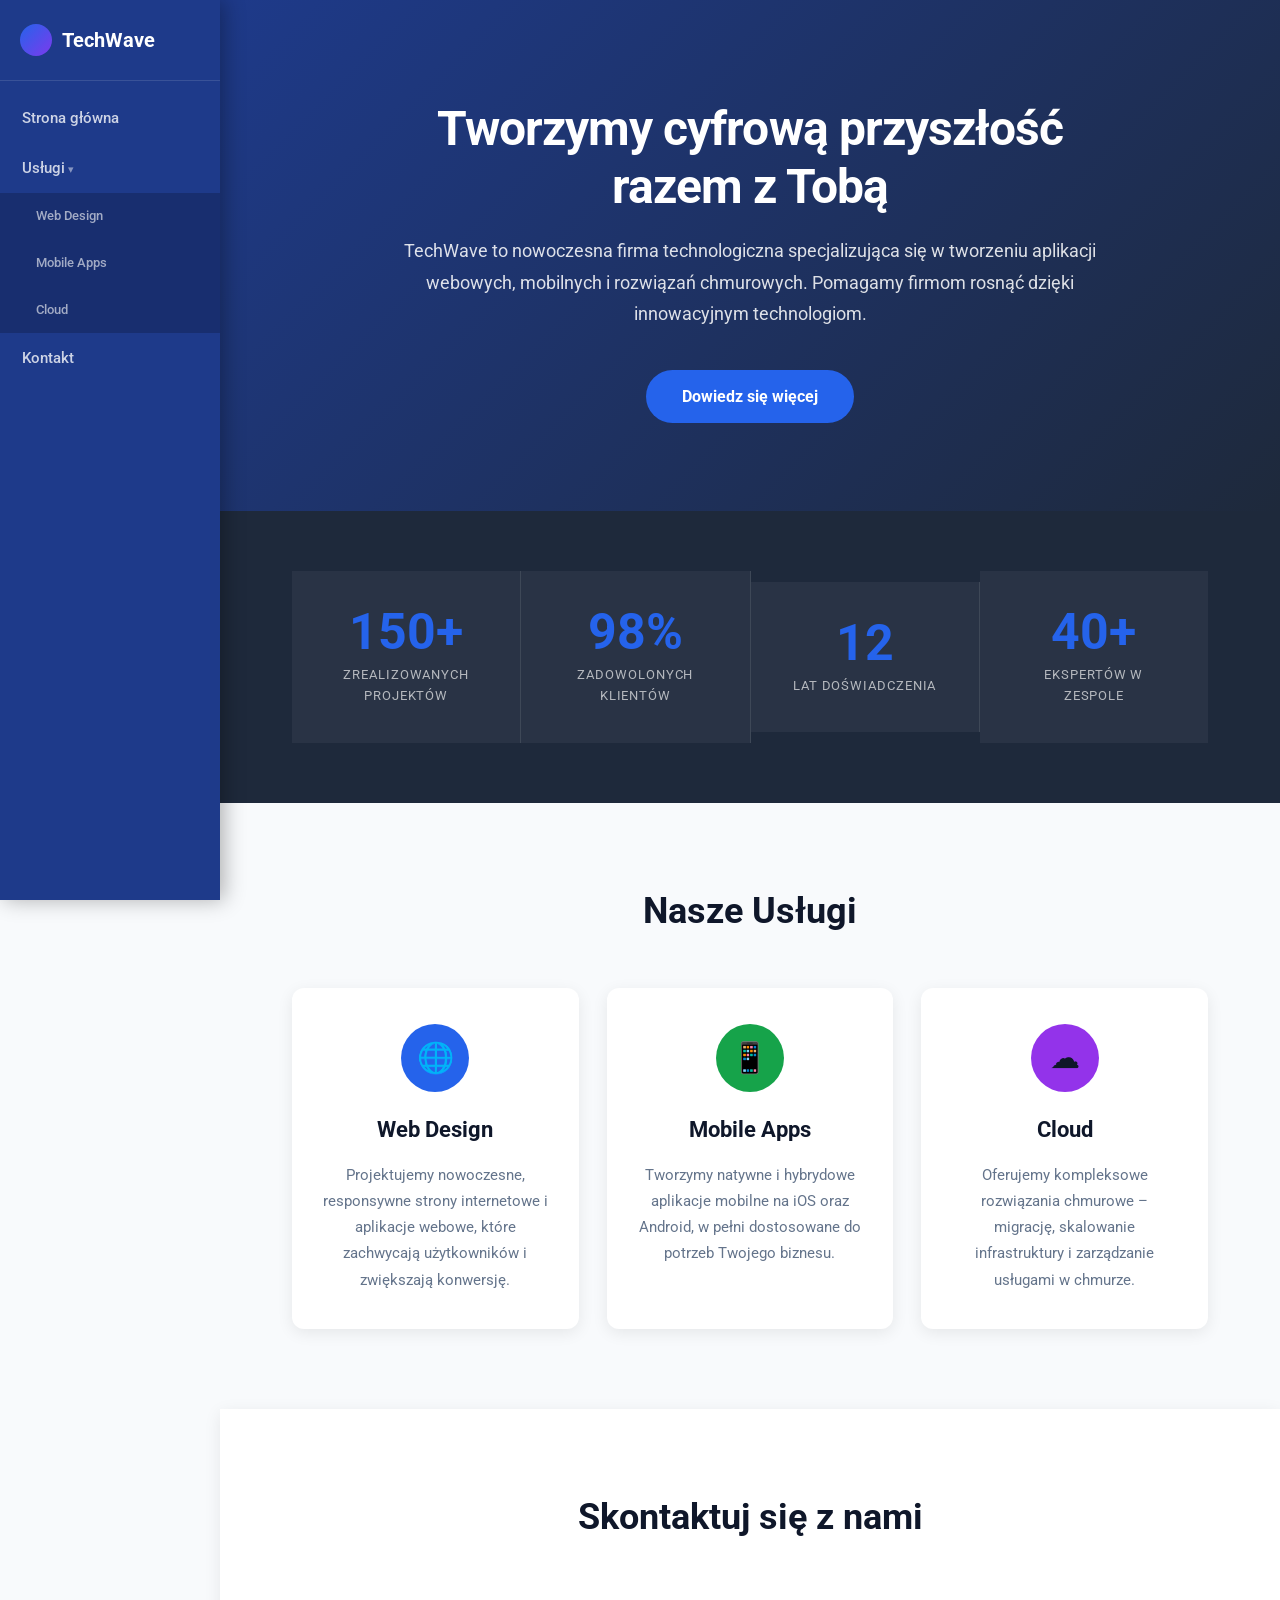
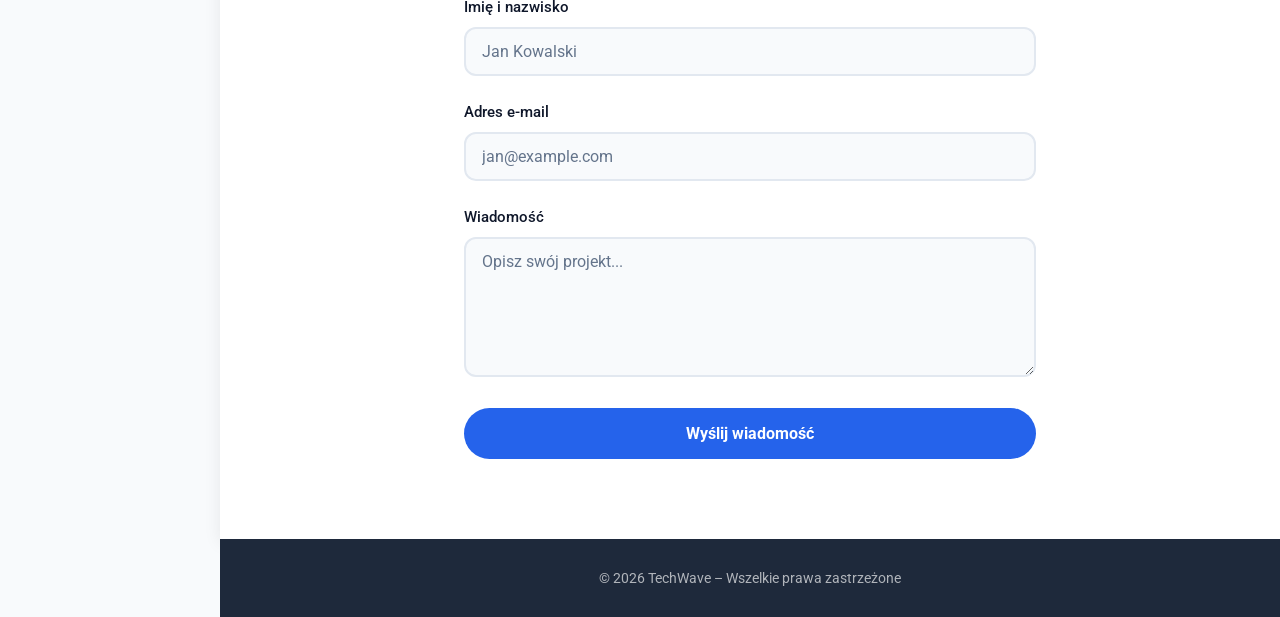
==== commit 601e4e16: "Redesign nav to fixed left sidebar with responsive mobile menu Desktop/tablet: fixed sidebar (220px)" ====
--- a/2/index.html
+++ b/2/index.html
@@ -11,6 +11,7 @@
 </head>
 <body>
 
+    <!-- Boczne menu (sidebar) -->
     <header class="site-header">
         <div class="logo-wrap">
             <a href="#home" class="logo-link" aria-label="TechWave – strona główna">
@@ -20,7 +21,7 @@
         </div>
 
         <input type="checkbox" id="menu-toggle" class="menu-toggle" aria-label="Przełącz menu">
-        <label for="menu-toggle" class="hamburger" aria-hidden="true">☰</label>
+        <label for="menu-toggle" class="hamburger" aria-hidden="true">&#9776;</label>
 
         <nav class="site-nav" aria-label="Menu główne">
             <ul>
@@ -38,82 +39,87 @@
         </nav>
     </header>
 
-    <main>
+    <!-- Główna treść – przesunieta o szerokość sidebara -->
+    <div class="page-wrapper">
 
-        <section class="hero" id="home" aria-label="Sekcja powitalna">
-            <div class="hero__content">
-                <h1>Tworzymy cyfrową przyszłość razem z Tobą</h1>
-                <p>TechWave to nowoczesna firma technologiczna specjalizująca się w tworzeniu aplikacji webowych, mobilnych i rozwiązań chmurowych. Pomagamy firmom rosnąć dzięki innowacyjnym technologiom.</p>
-                <a href="#services" class="btn">Dowiedz się więcej</a>
-            </div>
-        </section>
+        <main>
 
-        <section class="stats" aria-label="Statystyki firmy">
-            <div class="stats__container">
-                <div class="stat-box">
-                    <span class="stat-box__value">150+</span>
-                    <span class="stat-box__label">Zrealizowanych projektów</span>
+            <section class="hero" id="home" aria-label="Sekcja powitalna">
+                <div class="hero__content">
+                    <h1>Tworzymy cyfrową przyszłość razem z Tobą</h1>
+                    <p>TechWave to nowoczesna firma technologiczna specjalizująca się w tworzeniu aplikacji webowych, mobilnych i rozwiązań chmurowych. Pomagamy firmom rosnąć dzięki innowacyjnym technologiom.</p>
+                    <a href="#services" class="btn">Dowiedz się więcej</a>
                 </div>
-                <div class="stat-box">
-                    <span class="stat-box__value">98%</span>
-                    <span class="stat-box__label">Zadowolonych klientów</span>
+            </section>
+
+            <section class="stats" aria-label="Statystyki firmy">
+                <div class="stats__container">
+                    <div class="stat-box">
+                        <span class="stat-box__value">150+</span>
+                        <span class="stat-box__label">Zrealizowanych projektów</span>
+                    </div>
+                    <div class="stat-box">
+                        <span class="stat-box__value">98%</span>
+                        <span class="stat-box__label">Zadowolonych klientów</span>
+                    </div>
+                    <div class="stat-box">
+                        <span class="stat-box__value">12</span>
+                        <span class="stat-box__label">Lat doświadczenia</span>
+                    </div>
+                    <div class="stat-box">
+                        <span class="stat-box__value">40+</span>
+                        <span class="stat-box__label">Ekspertów w zespole</span>
+                    </div>
                 </div>
-                <div class="stat-box">
-                    <span class="stat-box__value">12</span>
-                    <span class="stat-box__label">Lat doświadczenia</span>
+            </section>
+
+            <section class="services" id="services" aria-label="Nasze usługi">
+                <h2 class="section-title">Nasze Usługi</h2>
+                <div class="services__grid">
+                    <article class="card card--web">
+                        <div class="card-icon">&#127760;</div>
+                        <h3>Web Design</h3>
+                        <p>Projektujemy nowoczesne, responsywne strony internetowe i aplikacje webowe, które zachwycają użytkowników i zwiększają konwersję.</p>
+                    </article>
+                    <article class="card card--mobile">
+                        <div class="card-icon">&#128241;</div>
+                        <h3>Mobile Apps</h3>
+                        <p>Tworzymy natywne i hybrydowe aplikacje mobilne na iOS oraz Android, w pełni dostosowane do potrzeb Twojego biznesu.</p>
+                    </article>
+                    <article class="card card--cloud">
+                        <div class="card-icon">&#9729;</div>
+                        <h3>Cloud</h3>
+                        <p>Oferujemy kompleksowe rozwiązania chmurowe – migrację, skalowanie infrastruktury i zarządzanie usługami w chmurze.</p>
+                    </article>
                 </div>
-                <div class="stat-box">
-                    <span class="stat-box__value">40+</span>
-                    <span class="stat-box__label">Ekspertów w zespole</span>
-                </div>
-            </div>
-        </section>
+            </section>
 
-        <section class="services" id="services" aria-label="Nasze usługi">
-            <h2 class="section-title">Nasze Usługi</h2>
-            <div class="services__grid">
-                <article class="card card--web">
-                    <div class="card-icon">&#127760;</div>
-                    <h3>Web Design</h3>
-                    <p>Projektujemy nowoczesne, responsywne strony internetowe i aplikacje webowe, które zachwycają użytkowników i zwiększają konwersję.</p>
-                </article>
-                <article class="card card--mobile">
-                    <div class="card-icon">&#128241;</div>
-                    <h3>Mobile Apps</h3>
-                    <p>Tworzymy natywne i hybrydowe aplikacje mobilne na iOS oraz Android, w pełni dostosowane do potrzeb Twojego biznesu.</p>
-                </article>
-                <article class="card card--cloud">
-                    <div class="card-icon">&#9729;</div>
-                    <h3>Cloud</h3>
-                    <p>Oferujemy kompleksowe rozwiązania chmurowe – migrację, skalowanie infrastruktury i zarządzanie usługami w chmurze.</p>
-                </article>
-            </div>
-        </section>
+            <section class="contact" id="contact" aria-label="Formularz kontaktowy">
+                <h2 class="section-title">Skontaktuj się z nami</h2>
+                <form class="contact__form" action="#" method="post" novalidate>
+                    <div class="form-group">
+                        <label for="name">Imię i nazwisko</label>
+                        <input type="text" id="name" name="name" placeholder="Jan Kowalski" required>
+                    </div>
+                    <div class="form-group">
+                        <label for="email">Adres e-mail</label>
+                        <input type="email" id="email" name="email" placeholder="jan@example.com" required>
+                    </div>
+                    <div class="form-group">
+                        <label for="message">Wiadomość</label>
+                        <textarea id="message" name="message" rows="5" placeholder="Opisz swój projekt..." required></textarea>
+                    </div>
+                    <button type="submit" class="btn btn--submit">Wyślij wiadomość</button>
+                </form>
+            </section>
 
-        <section class="contact" id="contact" aria-label="Formularz kontaktowy">
-            <h2 class="section-title">Skontaktuj się z nami</h2>
-            <form class="contact__form" action="#" method="post" novalidate>
-                <div class="form-group">
-                    <label for="name">Imię i nazwisko</label>
-                    <input type="text" id="name" name="name" placeholder="Jan Kowalski" required>
-                </div>
-                <div class="form-group">
-                    <label for="email">Adres e-mail</label>
-                    <input type="email" id="email" name="email" placeholder="jan@example.com" required>
-                </div>
-                <div class="form-group">
-                    <label for="message">Wiadomość</label>
-                    <textarea id="message" name="message" rows="5" placeholder="Twoja wiadomość..." required></textarea>
-                </div>
-                <button type="submit" class="btn btn--submit">Wyślij wiadomość</button>
-            </form>
-        </section>
+        </main>
 
-    </main>
+        <footer class="site-footer">
+            <p>&copy; 2026 TechWave &ndash; Wszelkie prawa zastrzeżone</p>
+        </footer>
 
-    <footer class="site-footer">
-        <p>&copy; 2026 TechWave &ndash; Wszelkie prawa zastrzeżone</p>
-    </footer>
+    </div><!-- /.page-wrapper -->
 
 </body>
 </html>
--- a/2/style.css
+++ b/2/style.css
@@ -102,109 +102,114 @@
 }
 
 .site-header {
-  position: sticky;
+  position: fixed;
+  left: 0;
   top: 0;
+  width: 220px;
+  height: 100%;
+  background: #1e3a8a;
+  display: flex;
+  flex-direction: column;
+  gap: 0;
+  align-items: stretch;
+  justify-content: flex-start;
+  overflow-y: auto;
   z-index: 1000;
-  display: flex;
-  flex-direction: row;
-  gap: 1.5rem;
+  box-shadow: 0.25rem 0 1.25rem rgba(0, 0, 0, 0.3);
+}
+.site-header .logo-wrap {
+  padding: 1.5rem 1.25rem;
+  border-bottom: 1px solid rgba(255, 255, 255, 0.12);
+  flex-shrink: 0;
+}
+.site-header .logo-link {
+  display: flex;
   align-items: center;
-  justify-content: space-between;
-  padding: 1.125rem 2.25rem;
-  background: #ffffff;
-  box-shadow: 0 0.125rem 0.5rem rgba(0, 0, 0, 0.08);
-}
-.site-header .logo-wrap {
-  flex: 1;
-}
-.site-header .logo-link {
-  display: inline-flex;
-  align-items: center;
-  gap: 0.75rem;
+  gap: 0.625rem;
   text-decoration: none;
-  color: #0f172a;
 }
 .site-header .logo-link:hover .logo-text {
-  color: rgb(18.5714285714, 76.1428571429, 202.4285714286);
+  color: rgba(255, 255, 255, 0.8);
 }
 .site-header .logo-mark {
-  width: 2.25rem;
-  height: 2.25rem;
+  width: 2rem;
+  height: 2rem;
   border-radius: 50%;
   background: linear-gradient(135deg, #2563eb, #7c3aed);
   flex-shrink: 0;
 }
 .site-header .logo-text {
-  font-size: 1.375rem;
-  font-weight: 700;
-  color: #2563eb;
+  font-size: 1.25rem;
+  font-weight: 700;
+  color: #ffffff;
   transition: color 0.3s ease;
 }
 
+.site-nav {
+  flex: 1;
+  padding: 0.75rem 0;
+}
 .site-nav ul {
-  display: flex;
-  align-items: center;
-  gap: 1.75rem;
   list-style: none;
+  display: flex;
+  flex-direction: column;
+  gap: 0;
+  align-items: stretch;
+}
+.site-nav li {
+  display: block;
 }
 .site-nav a {
-  color: #0f172a;
+  display: block;
+  padding: 0.8125rem 1.375rem;
+  color: rgba(255, 255, 255, 0.78);
   text-decoration: none;
-  font-size: 1rem;
+  font-size: 0.9375rem;
   font-weight: 500;
-  padding: 0.375rem 0.25rem;
-  transition: color 0.3s ease;
+  transition: background 0.3s ease, color 0.3s ease, padding-left 0.3s ease;
 }
 .site-nav a:hover, .site-nav a:focus-visible {
-  color: #2563eb;
-}
-.site-nav .has-submenu {
-  position: relative;
+  background: rgba(255, 255, 255, 0.1);
+  color: #ffffff;
+  padding-left: 1.75rem;
+  outline: none;
 }
 .site-nav .has-submenu > a::after {
   content: " ▾";
   font-size: 0.6875rem;
   opacity: 0.6;
 }
-.site-nav .has-submenu:hover .submenu {
-  opacity: 1;
-  pointer-events: auto;
-  transform: translateY(0);
-}
 .site-nav .submenu {
-  position: absolute;
-  top: calc(100% + 0.5rem);
-  left: 0;
-  background: #ffffff;
-  border-radius: 12px;
-  box-shadow: 0 0.25rem 1rem rgba(0, 0, 0, 0.08);
-  padding: 0.5rem 0;
-  min-width: 10rem;
-  z-index: 100;
+  background: rgba(0, 0, 0, 0.2);
   list-style: none;
-  opacity: 0;
-  pointer-events: none;
-  transform: translateY(-0.5rem);
-  transition: opacity 0.3s ease, transform 0.3s ease;
-}
-.site-nav .submenu li {
-  display: block;
 }
 .site-nav .submenu a {
-  display: block;
-  padding: 0.625rem 1.125rem;
-  font-size: 0.875rem;
-  color: #0f172a;
+  padding-left: 2.25rem;
+  font-size: 0.8125rem;
+  color: rgba(255, 255, 255, 0.6);
 }
 .site-nav .submenu a:hover {
-  background: #f8fafc;
-  color: #2563eb;
-  padding-left: 1.375rem;
-}
-
-.menu-toggle,
+  color: #ffffff;
+  padding-left: 2.625rem;
+  background: rgba(255, 255, 255, 0.08);
+}
+
+.menu-toggle {
+  display: none;
+}
+
 .hamburger {
   display: none;
+}
+
+.page-wrapper {
+  margin-left: 220px;
+  min-height: 100vh;
+  display: flex;
+  flex-direction: column;
+  gap: 0;
+  align-items: stretch;
+  justify-content: space-between;
 }
 
 .btn {
@@ -238,7 +243,7 @@
 .hero {
   background: linear-gradient(135deg, #1e3a8a 0%, #1e293b 100%);
   color: #ffffff;
-  padding: 7.5rem 1.5rem 6.25rem;
+  padding: 6.25rem 3rem 5.5rem;
   text-align: center;
 }
 .hero__content {
@@ -246,7 +251,7 @@
   animation: fadeInUp 0.9s ease both;
 }
 .hero h1 {
-  font-size: 3.125rem;
+  font-size: 3rem;
   font-weight: 700;
   line-height: 1.2;
   margin-bottom: 1.25rem;
@@ -261,12 +266,12 @@
 
 .stats {
   background: #1e293b;
-  padding: 4rem 1.5rem;
+  padding: 3.75rem 3rem;
 }
 .stats__container {
   display: flex;
   flex-direction: row;
-  gap: 0rem;
+  gap: 0;
   align-items: center;
   justify-content: center;
   flex-wrap: wrap;
@@ -279,7 +284,7 @@
   align-items: stretch;
   justify-content: center;
   text-align: center;
-  padding: 2.25rem 3rem;
+  padding: 2.25rem 2.5rem;
   background: rgba(255, 255, 255, 0.05);
   color: #ffffff;
   flex: 1;
@@ -297,7 +302,7 @@
   box-shadow: none;
 }
 .stat-box__value {
-  font-size: 3.25rem;
+  font-size: 3.125rem;
   font-weight: 700;
   color: #2563eb;
   line-height: 1;
@@ -310,13 +315,13 @@
 }
 
 .services {
-  padding: 5.5rem 1.5rem;
+  padding: 5rem 3rem;
 }
 .services > .section-title {
   text-align: center;
-  font-size: 2.375rem;
-  font-weight: 700;
-  margin-bottom: 3.25rem;
+  font-size: 2.25rem;
+  font-weight: 700;
+  margin-bottom: 3rem;
   color: #0f172a;
 }
 .services__grid {
@@ -358,18 +363,18 @@
 
 .contact {
   background: #ffffff;
-  padding: 5.5rem 1.5rem;
+  padding: 5rem 3rem;
   box-shadow: 0 0.25rem 1rem rgba(0, 0, 0, 0.08);
 }
 .contact > .section-title {
   text-align: center;
-  font-size: 2.375rem;
-  font-weight: 700;
-  margin-bottom: 3.25rem;
+  font-size: 2.25rem;
+  font-weight: 700;
+  margin-bottom: 3rem;
   color: #0f172a;
 }
 .contact__form {
-  max-width: 37.5rem;
+  max-width: 38.75rem;
 }
 
 .form-group {
@@ -414,66 +419,74 @@
   background: #1e293b;
   color: rgba(255, 255, 255, 0.65);
   text-align: center;
-  padding: 1.875rem 1rem;
+  padding: 1.75rem 1rem;
   font-size: 0.875rem;
 }
 
+@media (max-width: 992px) {
+  .services__grid {
+    grid-template-columns: repeat(2, 1fr);
+  }
+  .hero h1 {
+    font-size: 2.375rem;
+  }
+}
 @media (max-width: 768px) {
   .site-header {
-    padding: 1rem 1.25rem;
+    position: sticky;
+    width: 100%;
+    height: auto;
+    flex-direction: row;
+    align-items: center;
     flex-wrap: wrap;
+    padding: 0.875rem 1.25rem;
+    box-shadow: 0 0.125rem 0.5rem rgba(0, 0, 0, 0.3);
   }
   .site-header .logo-wrap {
-    flex: unset;
+    padding: 0;
+    border-bottom: none;
+    flex: 1;
   }
   .hamburger {
     display: block;
-    margin-left: auto;
-    font-size: 2rem;
-    color: #2563eb;
+    font-size: 1.75rem;
+    color: #ffffff;
     cursor: pointer;
     line-height: 1;
     user-select: none;
+    padding: 0.25rem;
   }
   .site-nav {
     display: none;
     width: 100%;
     order: 3;
+    padding: 0.5rem 0;
+    border-top: 1px solid rgba(255, 255, 255, 0.12);
   }
   .site-nav ul {
-    display: flex;
     flex-direction: column;
-    gap: 0.25rem;
-    align-items: stretch;
-    align-items: flex-start;
-    padding-top: 0.75rem;
-    padding-bottom: 0.5rem;
-  }
-  .site-nav .submenu {
-    position: static;
-    opacity: 1;
-    pointer-events: auto;
-    transform: none;
-    box-shadow: none;
-    background: #f8fafc;
-    border-radius: 12px;
-    margin-top: 0.25rem;
-    padding: 0.25rem 0;
+    gap: 0;
+  }
+  .site-nav .submenu a {
+    padding-left: 2.5rem;
   }
   .menu-toggle:checked + .hamburger + .site-nav {
     display: block;
   }
+  .page-wrapper {
+    margin-left: 0;
+  }
   .hero {
-    padding: 4.5rem 1.25rem 3.5rem;
+    padding: 4rem 1.25rem 3.25rem;
   }
   .hero h1 {
-    font-size: 2rem;
+    font-size: 1.875rem;
   }
   .hero p {
     font-size: 1rem;
   }
   .stats {
-    padding: 2.5rem 1rem;
+    padding: 2.5rem 1.25rem;
   }
   .stats__container {
     flex-direction: column;
@@ -481,19 +494,19 @@
   .stat-box {
     border-right: none;
     border-bottom: 1px solid rgba(255, 255, 255, 0.1);
-    padding: 1.5rem 1.25rem;
+    padding: 1.375rem 1.25rem;
   }
   .stat-box:last-child {
     border-bottom: none;
   }
   .stat-box__value {
-    font-size: 2.375rem;
+    font-size: 2.25rem;
   }
   .services {
-    padding: 3.5rem 1rem;
+    padding: 3.25rem 1.25rem;
   }
   .services > .section-title {
-    font-size: 1.75rem;
+    font-size: 1.625rem;
   }
   .services__grid {
     grid-template-columns: 1fr;
@@ -501,10 +514,10 @@
     padding-right: 0;
   }
   .contact {
-    padding: 3.5rem 1rem;
+    padding: 3.25rem 1.25rem;
   }
   .contact > .section-title {
-    font-size: 1.75rem;
+    font-size: 1.625rem;
   }
   .contact__form {
     padding-left: 0;
